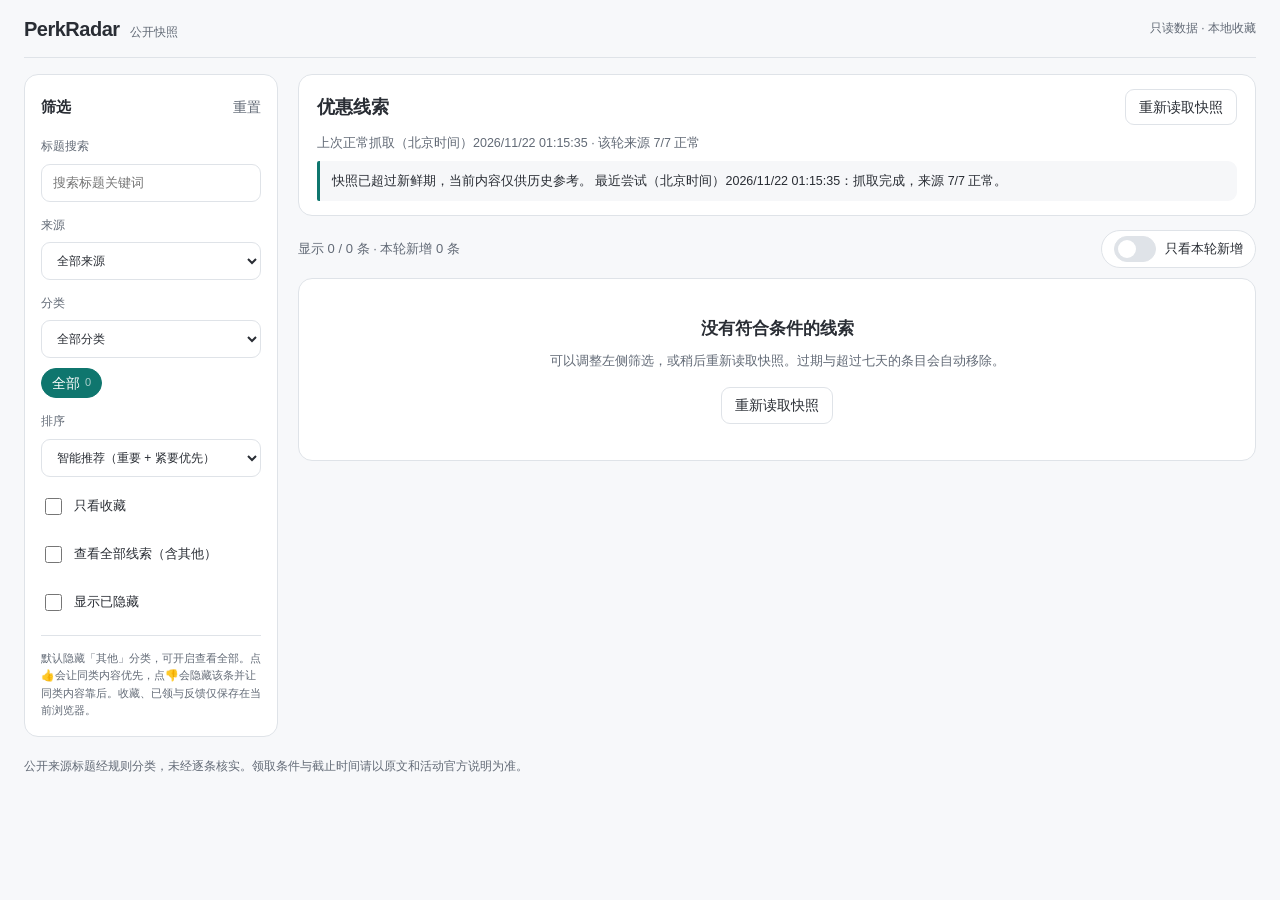
==== index.html @ bf343bc3 "deploy: 423ccaadc2661fcd18a9af005978cac2e292fb2c" ====
<!doctype html>
<html lang="zh-CN">
<head>
  <meta charset="utf-8">
  <meta name="viewport" content="width=device-width, initial-scale=1">
  <meta name="color-scheme" content="light">
  <title>PerkRadar · 公开快照</title>
  <link rel="stylesheet" href="./deal-board.css">
  <link rel="stylesheet" href="./snapshot-viewer/styles.css">
  <script type="module" src="./snapshot-viewer/viewer.js"></script>
</head>
<body class="perk-board">
  <div id="snapshot-app" class="snapshot-shell">
    <header class="snapshot-header">
      <a class="snapshot-brand" href="./">PerkRadar<span>公开快照</span></a>
      <span class="snapshot-edition">只读数据 · 本地收藏</span>
    </header>
    <div class="snapshot-layout">
      <aside class="snapshot-sidebar" aria-label="筛选线索">
        <div class="snapshot-sidebar-heading"><h2>筛选</h2><button id="reset" class="snapshot-text-button" type="button">重置</button></div>
        <label class="snapshot-field" for="q">标题搜索<input id="q" type="search" placeholder="搜索标题关键词" autocomplete="off" maxlength="300"></label>
        <label class="snapshot-field" for="source">来源<select id="source"><option value="all">全部来源</option></select></label>
        <label class="snapshot-field" for="cat">分类<select id="cat"><option value="all">全部分类</option></select></label>
        <div id="catchips" class="snapshot-chips" aria-label="按分类快捷筛选"></div>
        <label class="snapshot-field" for="sort">排序<select id="sort"><option value="smart">智能推荐（重要 + 紧要优先）</option><option value="newest">最新发布</option><option value="expiring">即将截止</option></select></label>
        <label class="snapshot-check"><input id="onlyFav" type="checkbox">只看收藏</label>
        <label class="snapshot-check"><input id="showAll" type="checkbox">查看全部线索（含其他）</label>
        <label class="snapshot-check"><input id="showHidden" type="checkbox"><span id="hidden-label">显示已隐藏</span></label>
        <p class="snapshot-sidebar-note">默认隐藏「其他」分类，可开启查看全部。点👍会让同类内容优先，点👎会隐藏该条并让同类内容靠后。收藏、已领与反馈仅保存在当前浏览器。</p>
      </aside>
      <main class="snapshot-main">
        <section class="snapshot-status" aria-label="抓取状态">
          <div class="snapshot-status-heading"><h1>优惠线索</h1><button id="retry" class="snapshot-button" type="button">重新读取快照</button></div>
          <p id="meta" role="status" aria-live="polite">正在读取公开快照…</p>
          <p id="warning" class="snapshot-warning" role="status" hidden></p>
          <p id="storage-warning" class="snapshot-warning" role="status" hidden></p>
          <details id="failure-details" hidden><summary id="failure-summary">来源失败详情</summary><ul id="failures"></ul></details>
        </section>
        <div id="hotwords" class="snapshot-hotwords" hidden></div>
        <div class="snapshot-results-heading">
          <span id="count" aria-live="polite">正在加载…</span>
          <label class="snapshot-new-toggle"><input id="onlyNew" type="checkbox"><span class="snapshot-switch" aria-hidden="true"></span>只看本轮新增</label>
        </div>
        <div id="list" class="snapshot-list" aria-busy="true"><div class="snapshot-empty">正在加载线索…</div></div>
      </main>
    </div>
    <footer class="snapshot-footer">公开来源标题经规则分类，未经逐条核实。领取条件与截止时间请以原文和活动官方说明为准。</footer>
    <noscript><p class="snapshot-empty">请启用 JavaScript 后查看快照。</p></noscript>
  </div>
</body>
</html>
---- deal-board.css ----
.perk-board {
  /* 版式概念：顶部只保留品牌和入口，筛选收进左侧，右侧专注展示信息卡片。 */
  --background: #f7f8fa;
  --foreground: #292d34;
  --card: #ffffff;
  --primary: #0f766e;
  --primary-foreground: #ffffff;
  --secondary: #f1f3f5;
  --secondary-foreground: #484e58;
  --muted: #f6f7f9;
  --muted-foreground: #626a76;
  --border: #dfe3e8;
  --input: #dfe3e8;
  --ring: #149482;
  --accent: #149482;
  --accent-strong: #0f766e;
  --accent-soft: #e8f6f3;
  --accent-foreground: #ffffff;
  --overlay: #292d3466;
  --radius: 20px;
  --motion-fast: 160ms;
  --motion-ease: ease-out;
  min-height: 100dvh;
  background: var(--background);
  color: var(--foreground);
  font: 14px/1.6 -apple-system, BlinkMacSystemFont, "Segoe UI", "PingFang SC", "Microsoft YaHei", sans-serif;
}
.demo-loading, .board-loading { display: grid; place-items: center; min-height: 100dvh; color: var(--muted-foreground); font-size: 14px; }
.perk-board *, .perk-board *::before, .perk-board *::after { box-sizing: border-box; }
.perk-board button, .perk-board input { font: inherit; }
.perk-board button, .perk-board summary { cursor: pointer; }
.perk-board button:disabled { cursor: not-allowed; }
.perk-board :is(button, a, input, summary):focus-visible { outline: 2px solid var(--ring); outline-offset: 3px; }
.perk-board [data-slot="button"] { min-height: 44px; padding-inline: 18px; border-radius: 12px; transition: background-color var(--motion-fast) var(--motion-ease), border-color var(--motion-fast) var(--motion-ease), color var(--motion-fast) var(--motion-ease); }
.perk-board [data-size="icon"] { width: 44px; padding: 0; }
.perk-board [data-slot="badge"] { border-radius: 999px; padding: 4px 10px; font-weight: 400; }

.demo-shell { max-width: 1360px; margin: 0 auto; padding: 0 32px 40px; }
.demo-header { display: flex; align-items: center; justify-content: space-between; gap: 16px; min-height: 72px; margin-bottom: 24px; border-bottom: 1px solid var(--border); }
.demo-brand { display: inline-flex; align-items: center; gap: 10px; color: var(--foreground); font-size: 22px; font-weight: 700; letter-spacing: -.6px; text-decoration: none; }
.demo-brand svg { width: 25px; height: 25px; color: var(--accent-strong); }
.demo-header-actions { display: flex; align-items: center; gap: 8px; }
.demo-header-actions > [data-slot="badge"] { color: var(--muted-foreground); }
.perk-board .demo-header-actions > a { color: var(--muted-foreground); }

.demo-layout { display: grid; grid-template-columns: 272px minmax(0, 1fr); gap: 28px; align-items: start; }
.demo-sidebar { position: sticky; top: 20px; max-height: calc(100dvh - 40px); overflow-y: auto; padding: 20px; background: var(--card); border: 1px solid var(--border); border-radius: var(--radius); }
.demo-filter-toggle { display: none; }
.demo-filter-body { display: block; }
.demo-sidebar-head { display: flex; align-items: center; justify-content: space-between; gap: 10px; margin-bottom: 16px; }
.demo-sidebar-head h2 { margin: 0; font-size: 15px; font-weight: 600; }
.perk-board .demo-reset { min-height: 32px; padding-inline: 10px; color: var(--muted-foreground); font-size: 12px; }
.demo-search { display: grid; grid-template-columns: minmax(0, 1fr) 44px; gap: 8px; }
.demo-search input { min-width: 0; height: 44px; border-radius: 12px; padding-inline: 12px; background: var(--card); }
.demo-search > button { width: 44px; }
.demo-filter-group { margin-top: 20px; padding-top: 18px; border-top: 1px solid var(--border); }
.demo-filter-group h3 { margin: 0 0 12px; color: var(--muted-foreground); font-size: 12px; font-weight: 500; }
.demo-filter-row { display: flex; flex-wrap: wrap; gap: 7px; }
.perk-board .demo-pill { min-height: 36px; padding-inline: 12px; border-radius: 999px; font-size: 12px; }
.demo-pill > span { font-variant-numeric: tabular-nums; opacity: .72; }
.perk-board .demo-pill[aria-pressed="true"] { background: var(--primary); border-color: var(--primary); color: var(--primary-foreground); }
.demo-new-toggle { position: relative; display: inline-flex; align-items: center; gap: 10px; min-height: 44px; cursor: pointer; font-size: 13px; }
.demo-new-toggle input { position: absolute; width: 42px; height: 26px; opacity: 0; margin: 0; cursor: pointer; }
.demo-switch { display: block; width: 42px; height: 26px; padding: 3px; border: 1px solid var(--input); border-radius: 999px; background: var(--border); pointer-events: none; transition: background-color var(--motion-fast) var(--motion-ease), border-color var(--motion-fast) var(--motion-ease); }
.demo-switch::before { content: ""; display: block; width: 18px; height: 18px; border-radius: 50%; background: var(--card); transition: margin-left var(--motion-fast) var(--motion-ease); }
.demo-new-toggle input:checked + .demo-switch { background: var(--accent); border-color: var(--accent); }
.demo-new-toggle input:checked + .demo-switch::before { margin-left: 16px; }
.demo-new-toggle input:focus-visible + .demo-switch { outline: 2px solid var(--ring); outline-offset: 3px; }
.demo-results-actions { display: flex; flex-wrap: wrap; align-items: center; gap: 8px; margin-left: auto; }
.demo-results-toggle { flex-shrink: 0; padding-inline: 10px; border: 1px solid var(--border); border-radius: 999px; background: var(--card); }
.demo-results-toggle input { left: 10px; top: 9px; }
.board-hidden-note { font-size: 12px; color: var(--muted-foreground); }
.demo-sidebar-note { margin: 16px 0 0; color: var(--muted-foreground); font-size: 11px; }

.demo-content { min-width: 0; }
.demo-results-heading { display: flex; flex-wrap: wrap; align-items: center; gap: 12px; row-gap: 8px; margin: 0 0 16px; }
.demo-results-heading h1 { margin: 0; font-size: 20px; font-weight: 600; }
.demo-results-heading > span { color: var(--muted-foreground); font-size: 13px; }
.demo-cards { display: grid; grid-template-columns: repeat(2, minmax(0, 1fr)); gap: 20px; align-items: start; }
.demo-deal { display: flex; flex-direction: column; min-width: 0; padding: 26px; border: 1px solid var(--border); border-radius: var(--radius); background: var(--card); }
.deal-heading { display: flex; align-items: flex-start; gap: 12px; min-height: 62px; margin-bottom: 18px; }
.deal-heading h2 { flex: 1; min-width: 0; margin: 4px 0 0; font-size: 20px; line-height: 1.55; font-weight: 650; overflow-wrap: anywhere; }
.perk-board .demo-favorite { display: flex; flex-shrink: 0; flex-direction: column; gap: 2px; width: 58px; height: 58px; padding: 6px; border: 1px solid var(--border); border-radius: 12px; color: var(--muted-foreground); background: var(--card); font-size: 11px; line-height: 1.3; }
.perk-board .demo-favorite svg { width: 18px; height: 18px; }
.perk-board .demo-favorite span { white-space: nowrap; }
.perk-board .demo-favorite[aria-pressed="true"] { color: var(--accent-strong); border-color: var(--accent); background: var(--accent-soft); }
.demo-favorite[aria-pressed="true"] svg { fill: currentColor; }
.deal-summary { padding: 16px 18px; border: 1px solid var(--border); border-radius: 14px; background: var(--muted); }
.deal-summary > span { color: var(--muted-foreground); font-size: 12px; }
.deal-summary p { display: -webkit-box; -webkit-line-clamp: 2; -webkit-box-orient: vertical; overflow: hidden; min-height: 48px; margin: 8px 0 0; line-height: 24px; color: var(--secondary-foreground); }
.deal-original { margin-top: 14px; color: var(--muted-foreground); font-size: 13px; }
.deal-original summary { width: fit-content; padding-block: 5px; }
.deal-original summary:hover { color: var(--foreground); }
.deal-original:not([open]) > :not(summary) { display: none; }
.deal-original p { margin: 10px 0; line-height: 1.8; }
.deal-tags { display: flex; flex-wrap: wrap; align-items: center; gap: 8px; margin: 18px 0; }
.deal-fresh { display: inline-flex; align-items: center; gap: 6px; padding: 4px 10px; border: 2px solid var(--accent); border-radius: 999px; background: var(--primary); color: var(--primary-foreground); font-size: 11px; font-weight: 600; line-height: 1.4; letter-spacing: .02em; }
.deal-fresh::before { content: ""; width: 6px; height: 6px; border-radius: 50%; background: var(--primary-foreground); }
.deal-claimed-state { display: inline-flex; align-items: center; gap: 6px; padding: 4px 10px; border: 1px solid var(--border); border-radius: 999px; color: var(--muted-foreground); font-size: 12px; }
.deal-actions { display: grid; grid-template-columns: minmax(0, 1fr) auto; gap: 12px; margin-top: auto; }
.perk-board .deal-actions > button { min-height: 46px; }
.demo-deal[data-claimed="true"] { background: var(--muted); }
.demo-deal[data-claimed="true"] .deal-heading h2 { color: var(--muted-foreground); }
.demo-deal[data-claimed="true"] .deal-summary { background: var(--secondary); }

.demo-empty { padding: 56px 24px; text-align: center; border: 1px solid var(--border); border-radius: var(--radius); background: var(--card); }
.demo-empty > svg { margin: 0 auto 12px; color: var(--muted-foreground); }
.demo-empty h2 { margin: 0; font-size: 18px; }
.demo-empty p { margin: 8px 0 20px; color: var(--muted-foreground); }
.demo-footer { padding: 26px 0 36px; color: var(--muted-foreground); font-size: 12px; }

.demo-dialog { position: fixed; inset: 0; width: min(540px, calc(100vw - 32px)); max-height: calc(100dvh - 48px); margin: auto; padding: 28px; overflow-y: auto; border: 1px solid var(--border); border-radius: var(--radius); background: var(--card); color: var(--foreground); }
.demo-dialog::backdrop { background: var(--overlay); }
.dialog-top { display: flex; align-items: center; justify-content: space-between; gap: 12px; }
.demo-dialog h2 { margin: 18px 0; font-size: 23px; line-height: 1.55; overflow-wrap: anywhere; }
.demo-dialog p { margin: 18px 0; line-height: 1.8; }
.demo-dialog .dialog-note { padding: 14px 16px; border-radius: 12px; background: var(--muted); color: var(--muted-foreground); font-size: 13px; }
.dialog-actions { display: flex; justify-content: flex-end; flex-wrap: wrap; gap: 10px; margin-top: 24px; }

@media (max-width: 1100px) {
  .demo-layout { grid-template-columns: 244px minmax(0, 1fr); gap: 20px; }
  .demo-cards { grid-template-columns: minmax(0, 1fr); }
}
@media (max-width: 760px) {
  .demo-shell { padding: 0 16px 32px; }
  .demo-header { min-height: 64px; gap: 8px; margin-bottom: 16px; }
  .demo-brand { font-size: 20px; }
  .demo-header-actions { gap: 4px; }
  .demo-header-actions > [data-slot="badge"] { display: none; }
  .perk-board .demo-header-actions > a { padding-inline: 8px; font-size: 12px; }
  .demo-layout { display: block; }
  .demo-sidebar { position: static; max-height: none; overflow: visible; padding: 0; border: 0; border-radius: 0; background: transparent; margin-bottom: 20px; }
  .demo-filter-toggle { display: flex; width: 100%; min-height: 44px; align-items: center; gap: 8px; padding: 0 14px; border: 1px solid var(--border); border-radius: 12px; background: var(--card); color: var(--foreground); font-size: 13px; }
  .demo-filter-toggle > svg:first-child { color: var(--accent-strong); }
  .demo-filter-toggle > svg:last-child { margin-left: auto; transition: transform var(--motion-fast) var(--motion-ease); }
  .demo-filter-toggle[aria-expanded="true"] > svg:last-child { transform: rotate(180deg); }
  .demo-filter-count { display: grid; place-items: center; min-width: 20px; height: 20px; padding-inline: 5px; border-radius: 999px; background: var(--accent-soft); color: var(--accent-strong); font-size: 11px; }
  .demo-filter-body { display: none; margin-top: 8px; padding: 16px; border: 1px solid var(--border); border-radius: 16px; background: var(--card); }
  .demo-filter-body[data-open="true"] { display: block; }
  .perk-board .demo-pill { min-height: 44px; padding-inline: 12px; font-size: 12px; }
  .demo-results-heading { margin-top: 4px; }
  .demo-results-actions { width: 100%; margin-left: 0; }
  .board-hidden-note { flex-basis: 100%; }
  .demo-cards { grid-template-columns: minmax(0, 1fr); gap: 16px; }
  .demo-deal { padding: 20px; }
  .deal-heading { min-height: 0; gap: 6px; margin-bottom: 16px; }
  .deal-heading h2 { font-size: 18px; }
  .deal-summary { padding: 14px; }
  .deal-actions { grid-template-columns: minmax(0, 1fr) minmax(0, 1fr); gap: 8px; }
  .perk-board .deal-actions > button { padding-inline: 10px; font-size: 12px; }
  .demo-dialog { padding: 20px; }
}
@media (prefers-reduced-motion: reduce) {
  .perk-board *, .perk-board *::before, .perk-board *::after { transition: none !important; animation: none !important; }
}

/* 正式页面共用扩展：根容器仍是 .perk-board，以下颜色只取语义 token。 */
.board-alert-strip {
  display: flex;
  flex-wrap: wrap;
  align-items: center;
  gap: 8px;
  min-width: 0;
  margin: 0 0 16px;
  padding: 10px 14px;
  border: 1px solid var(--border);
  border-radius: 12px;
  background: var(--card);
  color: var(--muted-foreground);
  font-size: 12px;
  line-height: 1.6;
}
.board-lead-note { flex: 1 1 320px; min-width: 0; margin: 0; color: var(--muted-foreground); font-size: 12px; line-height: 1.6; overflow-wrap: anywhere; }
.board-alert {
  padding: 6px 10px;
  border: 1px solid color-mix(in srgb, var(--destructive) 35%, var(--border));
  border-radius: 10px;
  background: color-mix(in srgb, var(--destructive) 7%, var(--card));
  color: var(--destructive);
  font-size: 12px;
  line-height: 1.6;
  overflow-wrap: anywhere;
}
.board-alert[role="alert"] { border-color: var(--destructive); background: color-mix(in srgb, var(--destructive) 12%, var(--card)); font-weight: 600; }

.board-status { margin-top: 20px; padding-top: 18px; border-top: 1px solid var(--border); }
.board-status-list { display: grid; gap: 8px; margin: 0; }
.board-status-item { display: grid; grid-template-columns: minmax(0, 1fr) auto; align-items: baseline; gap: 10px; }
.board-status-item dt { min-width: 0; color: var(--muted-foreground); font-size: 12px; }
.board-status-item dd { margin: 0; color: var(--foreground); font-size: 12px; text-align: right; font-variant-numeric: tabular-nums; overflow-wrap: anywhere; }

.board-sort {
  width: 100%;
  height: 44px;
  padding: 0 12px;
  border: 1px solid var(--input);
  border-radius: 12px;
  background: var(--card);
  color: var(--foreground);
  font: inherit;
  font-size: 13px;
  cursor: pointer;
}
.board-sort:focus-visible { outline: 2px solid var(--ring); outline-offset: 3px; }
.board-sort:disabled { cursor: not-allowed; opacity: .6; }

.board-source-results { margin-top: 14px; color: var(--muted-foreground); font-size: 12px; line-height: 1.7; }
.board-source-results > summary { cursor: pointer; }
.board-source-results > summary:hover { color: var(--foreground); }
.board-source-results:not([open]) > :not(summary) { display: none; }
.board-source-results ul { margin: 8px 0 0; padding-left: 18px; }
.board-source-results li { margin: 4px 0; overflow-wrap: anywhere; }
.demo-sidebar .board-footer-note { margin-top: 12px; }

.board-refresh {
  display: inline-flex;
  align-items: center;
  justify-content: center;
  gap: 8px;
  min-height: 44px;
  height: 44px;
  padding-inline: 16px;
  border: 1px solid var(--primary);
  border-radius: 12px;
  background: var(--primary);
  color: var(--primary-foreground);
  font: inherit;
  font-size: 13px;
  font-weight: 600;
  white-space: nowrap;
  transition: background-color var(--motion-fast, 160ms) var(--motion-ease, ease-out);
}
.board-refresh:hover:not(:disabled) { background: color-mix(in srgb, var(--primary) 86%, var(--foreground)); }
.board-refresh:focus-visible { outline: 2px solid var(--ring); outline-offset: 3px; }
.board-refresh:disabled { cursor: not-allowed; opacity: .55; }

.board-results-count { color: var(--muted-foreground); font-size: 12px; font-variant-numeric: tabular-nums; }
.board-empty-note { margin: 8px 0 0; color: var(--muted-foreground); font-size: 13px; line-height: 1.7; }
.board-original-meta { display: flex; flex-wrap: wrap; gap: 4px 14px; margin: 10px 0 0; color: var(--muted-foreground); font-size: 12px; line-height: 1.7; }
.board-original-meta > * { min-width: 0; overflow-wrap: anywhere; }
.board-footer-note { color: var(--muted-foreground); font-size: 12px; line-height: 1.7; }

.board-error { display: grid; place-items: center; min-height: 100dvh; padding: 24px; background: var(--background); color: var(--foreground); font: 14px/1.6 -apple-system, BlinkMacSystemFont, "Segoe UI", "PingFang SC", "Microsoft YaHei", sans-serif; }
.board-error-card { width: min(100%, 460px); padding: 32px; border: 1px solid var(--border); border-radius: var(--radius); background: var(--card); text-align: center; }
.board-error-card h1 { margin: 0 0 10px; font-size: 20px; line-height: 1.5; font-weight: 600; overflow-wrap: anywhere; }
.board-error-card p { margin: 0; color: var(--muted-foreground); font-size: 13px; line-height: 1.7; }

@media (max-width: 760px) {
  .board-alert-strip { max-width: 100%; padding: 8px 10px; gap: 6px; }
  .board-lead-note, .board-alert { flex-basis: 100%; min-width: 0; }
  .board-status-list { gap: 6px; }
  .board-status-item { grid-template-columns: minmax(0, 1fr) auto; gap: 8px; }
  .board-sort { width: 100%; }
  .board-error-card { padding: 20px; }
  .board-refresh { flex-shrink: 0; padding-inline: 12px; }
}
.board-status h3 { margin: 0 0 12px; color: var(--muted-foreground); font-size: 12px; font-weight: 500; }
.board-lead-note svg,
.board-source-results > summary svg,
.board-original-meta svg { width: 14px; height: 14px; vertical-align: -2px; flex-shrink: 0; }
.board-original-meta > span { display: inline-flex; align-items: center; gap: 4px; }
.board-alert { flex: 1 1 280px; min-width: 0; margin: 0; }
.board-footer-note { margin: 0; }
.demo-footer .board-footer-note { margin: 0 0 4px; }
.demo-footer [data-slot="button"] { min-height: 0; height: auto; padding: 0; border-radius: 0; background: transparent; color: var(--primary); }
.board-error-card .board-refresh { margin-top: 20px; }
/* 登录页：单张居中卡片，和看板共用同一套浅色变量。 */
.board-login { display: flex; flex-direction: column; gap: 12px; width: min(420px, calc(100% - 32px)); margin: 0 auto; padding: 32px 28px; position: relative; top: 12dvh; border: 1px solid var(--border); border-radius: var(--radius); background: var(--card); }
.board-login h1 { margin: 8px 0 0; font-size: 20px; font-weight: 600; }
.board-login-hint { margin: 0; color: var(--muted-foreground); }
.board-login .board-alert { flex: none; }
.board-login-form { display: flex; flex-direction: column; gap: 8px; margin-top: 4px; }
.board-login-form label { font-size: 13px; font-weight: 500; }
.board-login-form [data-slot="input"] { height: 44px; border-radius: 12px; background: var(--card); }
.board-login-form [data-slot="button"] { margin-top: 8px; background: var(--primary); color: var(--primary-foreground); }
@media (max-width: 760px) {
  .board-login { top: 6dvh; padding: 24px 20px; }
}
@media (max-width: 760px) {
  .board-alert-strip > .board-alert { flex-basis: 100%; }
}
@media (prefers-reduced-motion: reduce) {
  .board-refresh { transition: none !important; }
}
---- snapshot-viewer/styles.css ----
body.perk-board { margin: 0; }
#snapshot-app [hidden] { display: none !important; }
#snapshot-app select { font: inherit; }
#snapshot-app button, #snapshot-app a, #snapshot-app input, #snapshot-app select { -webkit-tap-highlight-color: transparent; }
.snapshot-shell { max-width: 1400px; margin: 0 auto; padding: 0 24px; }
.snapshot-header { display: flex; align-items: center; justify-content: space-between; gap: 16px; min-height: 58px; margin-bottom: 16px; border-bottom: 1px solid var(--border); }
.snapshot-brand { display: inline-flex; align-items: baseline; flex-wrap: wrap; gap: 10px; color: var(--foreground); font-size: 20px; font-weight: 700; letter-spacing: -.5px; text-decoration: none; }
.snapshot-brand span { font-size: 12px; font-weight: 400; letter-spacing: 0; color: var(--muted-foreground); }
.snapshot-edition { font-size: 12px; color: var(--muted-foreground); }
.snapshot-layout { display: grid; grid-template-columns: 254px minmax(0, 1fr); gap: 20px; align-items: start; }
.snapshot-sidebar { position: sticky; top: 16px; padding: 16px; border: 1px solid var(--border); border-radius: 14px; background: var(--card); }
.snapshot-sidebar-heading, .snapshot-status-heading { display: flex; align-items: center; justify-content: space-between; gap: 12px; }
.snapshot-sidebar-heading h2 { margin: 0; font-size: 15px; }
.snapshot-text-button { padding: 5px 0 5px 8px; border: 0; background: transparent; color: var(--muted-foreground); font-size: 12px; }
.snapshot-text-button:hover { color: var(--primary); }
.snapshot-field { display: flex; flex-direction: column; gap: 7px; margin-top: 14px; color: var(--muted-foreground); font-size: 12px; }
.snapshot-field input, .snapshot-field select { width: 100%; min-width: 0; height: 38px; padding: 0 11px; border: 1px solid var(--input); border-radius: 9px; color: var(--foreground); background: var(--card); font-size: 13px; }
.snapshot-chips { display: flex; flex-wrap: wrap; gap: 6px; margin-top: 10px; }
.snapshot-chip { display: inline-flex; align-items: center; gap: 5px; min-height: 28px; padding: 3px 10px; border: 1px solid var(--border); border-radius: 999px; background: var(--card); color: var(--foreground); font-size: 12px; cursor: pointer; }
.snapshot-chip:hover { border-color: var(--ring); }
.snapshot-chip[data-active="true"] { background: var(--primary); border-color: var(--primary); color: var(--primary-foreground); }
.snapshot-chip-count { font-size: 11px; opacity: .65; font-variant-numeric: tabular-nums; }
.snapshot-check { display: flex; align-items: center; gap: 9px; min-height: 36px; margin-top: 12px; cursor: pointer; font-size: 13px; }
.snapshot-check input { width: 17px; height: 17px; accent-color: var(--primary); }
.snapshot-sidebar-note { margin: 14px 0 0; padding-top: 14px; border-top: 1px solid var(--border); color: var(--muted-foreground); font-size: 11px; }
.snapshot-main { min-width: 0; }
.snapshot-status { padding: 14px 18px; border: 1px solid var(--border); border-radius: 14px; background: var(--card); }
.snapshot-status h1 { margin: 0; font-size: 18px; font-weight: 600; }
.snapshot-status p { margin: 8px 0 0; color: var(--muted-foreground); font-size: 12.5px; overflow-wrap: anywhere; }
.snapshot-button { min-height: 34px; padding: 6px 13px; border: 1px solid var(--border); border-radius: 9px; background: var(--card); color: var(--foreground); font-size: 12px; }
.snapshot-button:hover { background: var(--secondary); border-color: var(--ring); }
.snapshot-button:active { background: var(--accent-soft); }
.snapshot-status .snapshot-warning { padding: 10px 12px; border-left: 3px solid var(--primary); border-radius: 2px 9px 9px 2px; background: var(--muted); color: var(--foreground); }
.snapshot-status details { margin-top: 10px; font-size: 12px; color: var(--muted-foreground); }
.snapshot-status summary { width: fit-content; padding-block: 5px; cursor: pointer; }
.snapshot-status ul { padding-left: 20px; overflow-wrap: anywhere; }
.snapshot-hotwords { display: flex; flex-wrap: wrap; align-items: center; gap: 6px; margin-top: 14px; }
.snapshot-hotwords-label { margin-right: 2px; color: var(--muted-foreground); font-size: 12px; }
.snapshot-results-heading { display: flex; flex-wrap: wrap; align-items: center; justify-content: space-between; gap: 12px; margin: 14px 0 10px; color: var(--muted-foreground); font-size: 13px; }
.snapshot-new-toggle { position: relative; display: inline-flex; align-items: center; gap: 9px; min-height: 38px; padding: 0 12px; border: 1px solid var(--border); border-radius: 999px; background: var(--card); color: var(--foreground); cursor: pointer; }
.snapshot-new-toggle input { position: absolute; top: 6px; left: 12px; width: 42px; height: 26px; margin: 0; opacity: 0; cursor: pointer; }
.snapshot-switch { display: block; width: 42px; height: 26px; padding: 3px; border: 1px solid var(--border); border-radius: 99px; background: var(--border); pointer-events: none; }
.snapshot-switch::before { display: block; width: 18px; height: 18px; border-radius: 50%; background: var(--card); content: ""; }
.snapshot-new-toggle input:checked + .snapshot-switch { background: var(--accent); border-color: var(--accent); }
.snapshot-new-toggle input:checked + .snapshot-switch::before { margin-left: 16px; }
.snapshot-new-toggle input:focus-visible + .snapshot-switch { outline: 2px solid var(--ring); outline-offset: 3px; }

.snapshot-list { display: grid; grid-template-columns: repeat(auto-fill, minmax(300px, 1fr)); gap: 10px; align-items: start; }
.snapshot-item { --cat: var(--border); display: flex; flex-direction: column; min-width: 0; padding: 11px 13px 9px; border: 1px solid var(--border); border-left: 3px solid var(--cat); border-radius: 14px; background: var(--card); }
.snapshot-item:hover { border-color: var(--ring); border-left-color: var(--cat); box-shadow: 0 1px 5px rgb(41 45 52 / .06); }
.snapshot-item[data-category="免费白嫖"] { --cat: #16a34a; }
.snapshot-item[data-category="限免"] { --cat: #d97706; }
.snapshot-item[data-category="低价优惠"] { --cat: #2563eb; }
.snapshot-item[data-category="会员订阅"] { --cat: #7c3aed; }
.snapshot-item[data-category="游戏"] { --cat: #db2777; }
.snapshot-item[data-category="软件工具"] { --cat: #0d9488; }
.snapshot-item[data-claimed="true"] { background: var(--muted); }
.snapshot-item[data-claimed="true"] h2 a { color: var(--muted-foreground); }
.snapshot-item h2 { display: -webkit-box; margin: 0; overflow: hidden; font-size: 14.5px; font-weight: 600; line-height: 1.5; overflow-wrap: anywhere; -webkit-box-orient: vertical; -webkit-line-clamp: 2; }
.snapshot-item h2 a { color: var(--foreground); text-decoration: none; text-underline-offset: 4px; }
.snapshot-item h2 a:hover { color: var(--primary); text-decoration: underline; }
.snapshot-mark { padding: 0 1px; border-radius: 2px; background: #fde68a; color: inherit; }
.snapshot-item-meta { margin: 6px 0 0; color: var(--muted-foreground); font-size: 11.5px; }
.snapshot-item-cat { padding: 0 6px; border-radius: 999px; background: color-mix(in srgb, var(--cat) 13%, transparent); color: var(--cat); font-weight: 600; }
.snapshot-item[data-category="其他"] .snapshot-item-cat { background: var(--muted); color: var(--muted-foreground); }
.snapshot-summary { display: -webkit-box; margin: 7px 0 0; overflow: hidden; color: var(--secondary-foreground); font-size: 12.5px; line-height: 1.55; overflow-wrap: anywhere; -webkit-box-orient: vertical; -webkit-line-clamp: 2; }
.snapshot-tags { display: flex; flex-wrap: wrap; gap: 5px; margin-top: 7px; }
.snapshot-tag { padding: 1px 7px; border: 1px solid var(--border); border-radius: 999px; color: var(--muted-foreground); background: var(--muted); font-size: 10.5px; line-height: 1.7; }
.snapshot-tag[data-kind="new"] { color: var(--primary-foreground); background: var(--primary); border-color: var(--primary); }
.snapshot-tag[data-kind="expiry"] { color: var(--primary); border-color: var(--accent); background: var(--accent-soft); }
.snapshot-tag[data-kind="kw"] { cursor: pointer; }
.snapshot-tag[data-kind="kw"]:hover { border-color: var(--accent); color: var(--primary); background: var(--accent-soft); }
.snapshot-item-actions { display: flex; flex-wrap: wrap; justify-content: flex-end; gap: 6px; margin-top: 8px; padding-top: 8px; border-top: 1px solid var(--border); }
.snapshot-item-actions button { min-height: 28px; padding: 2px 11px; font-size: 12px; }
.snapshot-item-actions .snapshot-vote { min-width: 36px; padding: 2px 7px; }
.snapshot-item-actions button[aria-pressed="true"] { color: var(--primary); border-color: var(--accent); background: var(--accent-soft); }
.snapshot-item-actions button[data-action="dislike"][aria-pressed="true"] { color: #b91c1c; border-color: #fca5a5; background: #fef2f2; }
.snapshot-empty { grid-column: 1 / -1; padding: 36px 24px; border: 1px solid var(--border); border-radius: 14px; background: var(--card); text-align: center; }
.snapshot-empty h2 { margin: 0 0 8px; font-size: 17px; }
.snapshot-empty p { margin: 0 0 16px; color: var(--muted-foreground); font-size: 13px; }
.snapshot-footer { padding: 20px 0 28px; color: var(--muted-foreground); font-size: 12px; }

@media (max-width: 1050px) {
  .snapshot-layout { grid-template-columns: 232px minmax(0, 1fr); gap: 16px; }
}
@media (max-width: 700px) {
  .snapshot-shell { padding: 0 16px; }
  .snapshot-header { min-height: 52px; margin-bottom: 14px; }
  .snapshot-edition { display: none; }
  .snapshot-layout { grid-template-columns: minmax(0, 1fr); gap: 14px; }
  .snapshot-sidebar { position: static; display: grid; grid-template-columns: repeat(2, minmax(0, 1fr)); gap: 0 12px; padding: 14px; }
  .snapshot-sidebar-heading, .snapshot-field:has(input), .snapshot-chips, .snapshot-sidebar-note { grid-column: 1 / -1; }
  .snapshot-field { margin-top: 12px; }
  .snapshot-sidebar-note { margin-top: 10px; padding-top: 12px; }
  .snapshot-status { padding: 14px; }
  .snapshot-status-heading { align-items: flex-start; }
  .snapshot-status-heading h1 { font-size: 17px; }
  .snapshot-status-heading button { max-width: 150px; }
  .snapshot-item { padding: 12px 13px 10px; }
  .snapshot-results-heading { align-items: flex-start; margin-top: 12px; }
  .snapshot-new-toggle { margin-left: auto; }
}
@media (max-width: 360px) {
  .snapshot-sidebar { grid-template-columns: minmax(0, 1fr); }
  .snapshot-status-heading { flex-direction: column; }
}
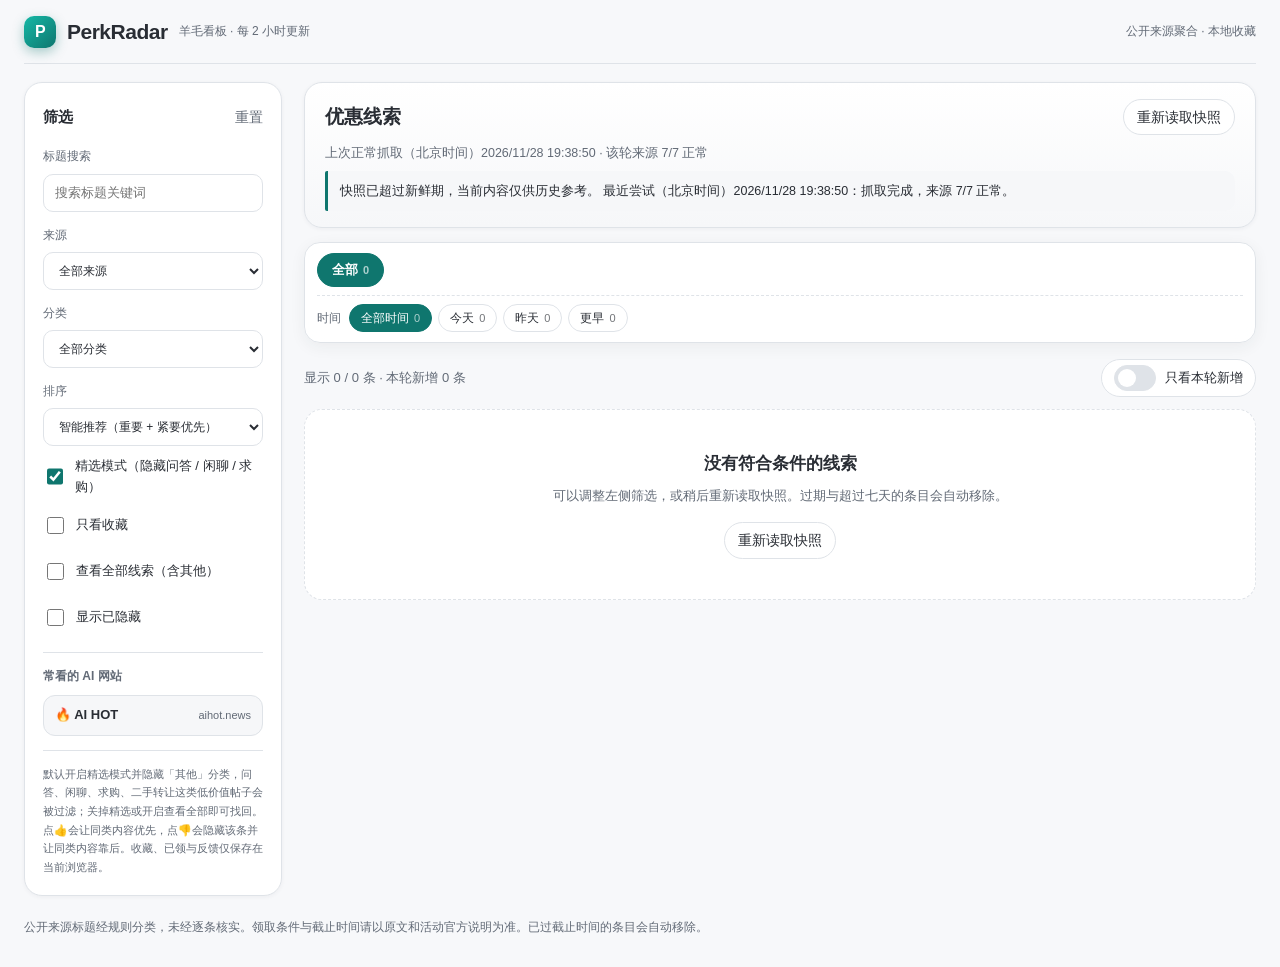
==== commit 98ce119d: "deploy: 94973d3045732894cc53e0d3b324f5759c9da692" ====
--- a/index.html
+++ b/index.html
@@ -4,7 +4,7 @@
   <meta charset="utf-8">
   <meta name="viewport" content="width=device-width, initial-scale=1">
   <meta name="color-scheme" content="light">
-  <title>PerkRadar · 公开快照</title>
+  <title>PerkRadar · 羊毛看板</title>
   <link rel="stylesheet" href="./deal-board.css">
   <link rel="stylesheet" href="./snapshot-viewer/styles.css">
   <script type="module" src="./snapshot-viewer/viewer.js"></script>
@@ -12,8 +12,8 @@
 <body class="perk-board">
   <div id="snapshot-app" class="snapshot-shell">
     <header class="snapshot-header">
-      <a class="snapshot-brand" href="./">PerkRadar<span>公开快照</span></a>
-      <span class="snapshot-edition">只读数据 · 本地收藏</span>
+      <a class="snapshot-brand" href="./">PerkRadar<span>羊毛看板 · 每 2 小时更新</span></a>
+      <span class="snapshot-edition">公开来源聚合 · 本地收藏</span>
     </header>
     <div class="snapshot-layout">
       <aside class="snapshot-sidebar" aria-label="筛选线索">
@@ -21,12 +21,16 @@
         <label class="snapshot-field" for="q">标题搜索<input id="q" type="search" placeholder="搜索标题关键词" autocomplete="off" maxlength="300"></label>
         <label class="snapshot-field" for="source">来源<select id="source"><option value="all">全部来源</option></select></label>
         <label class="snapshot-field" for="cat">分类<select id="cat"><option value="all">全部分类</option></select></label>
-        <div id="catchips" class="snapshot-chips" aria-label="按分类快捷筛选"></div>
-        <label class="snapshot-field" for="sort">排序<select id="sort"><option value="smart">智能推荐（重要 + 紧要优先）</option><option value="newest">最新发布</option><option value="expiring">即将截止</option></select></label>
+        <label class="snapshot-field" for="sort">排序<select id="sort"><option value="smart">智能推荐（重要 + 紧要优先）</option><option value="newest">最新发布（按天分组）</option><option value="expiring">即将截止</option></select></label>
+        <label class="snapshot-check"><input id="onlyCurated" type="checkbox" checked>精选模式（隐藏问答 / 闲聊 / 求购）</label>
         <label class="snapshot-check"><input id="onlyFav" type="checkbox">只看收藏</label>
         <label class="snapshot-check"><input id="showAll" type="checkbox">查看全部线索（含其他）</label>
         <label class="snapshot-check"><input id="showHidden" type="checkbox"><span id="hidden-label">显示已隐藏</span></label>
-        <p class="snapshot-sidebar-note">默认隐藏「其他」分类，可开启查看全部。点👍会让同类内容优先，点👎会隐藏该条并让同类内容靠后。收藏、已领与反馈仅保存在当前浏览器。</p>
+        <nav class="snapshot-links" aria-label="常看的 AI 网站">
+          <h3>常看的 AI 网站</h3>
+          <a class="snapshot-link" href="https://aihot.news/" target="_blank" rel="noopener noreferrer"><span class="snapshot-link-name">🔥 AI HOT</span><span class="snapshot-link-host">aihot.news</span></a>
+        </nav>
+        <p class="snapshot-sidebar-note">默认开启精选模式并隐藏「其他」分类，问答、闲聊、求购、二手转让这类低价值帖子会被过滤；关掉精选或开启查看全部即可找回。点👍会让同类内容优先，点👎会隐藏该条并让同类内容靠后。收藏、已领与反馈仅保存在当前浏览器。</p>
       </aside>
       <main class="snapshot-main">
         <section class="snapshot-status" aria-label="抓取状态">
@@ -36,6 +40,10 @@
           <p id="storage-warning" class="snapshot-warning" role="status" hidden></p>
           <details id="failure-details" hidden><summary id="failure-summary">来源失败详情</summary><ul id="failures"></ul></details>
         </section>
+        <div class="snapshot-catnav">
+          <div id="catchips" class="snapshot-chips snapshot-chips-nav" aria-label="按分类快捷筛选"></div>
+          <div id="timechips" class="snapshot-chips snapshot-chips-time" aria-label="按时间快捷筛选"></div>
+        </div>
         <div id="hotwords" class="snapshot-hotwords" hidden></div>
         <div class="snapshot-results-heading">
           <span id="count" aria-live="polite">正在加载…</span>
@@ -44,7 +52,7 @@
         <div id="list" class="snapshot-list" aria-busy="true"><div class="snapshot-empty">正在加载线索…</div></div>
       </main>
     </div>
-    <footer class="snapshot-footer">公开来源标题经规则分类，未经逐条核实。领取条件与截止时间请以原文和活动官方说明为准。</footer>
+    <footer class="snapshot-footer">公开来源标题经规则分类，未经逐条核实。领取条件与截止时间请以原文和活动官方说明为准。已过截止时间的条目会自动移除。</footer>
     <noscript><p class="snapshot-empty">请启用 JavaScript 后查看快照。</p></noscript>
   </div>
 </body>
--- a/deal-board.css
+++ b/deal-board.css
@@ -78,6 +78,7 @@
 .demo-results-heading > span { color: var(--muted-foreground); font-size: 13px; }
 .demo-cards { display: grid; grid-template-columns: repeat(2, minmax(0, 1fr)); gap: 20px; align-items: start; }
 .demo-deal { display: flex; flex-direction: column; min-width: 0; padding: 26px; border: 1px solid var(--border); border-radius: var(--radius); background: var(--card); }
+.deal-cover { width: 100%; aspect-ratio: 16 / 9; object-fit: cover; border-radius: 12px; margin-bottom: 16px; background: var(--secondary); }
 .deal-heading { display: flex; align-items: flex-start; gap: 12px; min-height: 62px; margin-bottom: 18px; }
 .deal-heading h2 { flex: 1; min-width: 0; margin: 4px 0 0; font-size: 20px; line-height: 1.55; font-weight: 650; overflow-wrap: anywhere; }
 .perk-board .demo-favorite { display: flex; flex-shrink: 0; flex-direction: column; gap: 2px; width: 58px; height: 58px; padding: 6px; border: 1px solid var(--border); border-radius: 12px; color: var(--muted-foreground); background: var(--card); font-size: 11px; line-height: 1.3; }
--- a/snapshot-viewer/styles.css
+++ b/snapshot-viewer/styles.css
@@ -2,41 +2,63 @@
 #snapshot-app [hidden] { display: none !important; }
 #snapshot-app select { font: inherit; }
 #snapshot-app button, #snapshot-app a, #snapshot-app input, #snapshot-app select { -webkit-tap-highlight-color: transparent; }
-.snapshot-shell { max-width: 1400px; margin: 0 auto; padding: 0 24px; }
-.snapshot-header { display: flex; align-items: center; justify-content: space-between; gap: 16px; min-height: 58px; margin-bottom: 16px; border-bottom: 1px solid var(--border); }
-.snapshot-brand { display: inline-flex; align-items: baseline; flex-wrap: wrap; gap: 10px; color: var(--foreground); font-size: 20px; font-weight: 700; letter-spacing: -.5px; text-decoration: none; }
+.snapshot-shell { max-width: 1440px; margin: 0 auto; padding: 0 24px; }
+
+/* ---------- 顶栏 ---------- */
+.snapshot-header { display: flex; align-items: center; justify-content: space-between; gap: 16px; min-height: 64px; margin-bottom: 18px; border-bottom: 1px solid var(--border); }
+.snapshot-brand { display: inline-flex; align-items: center; gap: 11px; color: var(--foreground); font-size: 21px; font-weight: 800; letter-spacing: -.5px; text-decoration: none; }
+.snapshot-brand::before { display: grid; place-items: center; width: 32px; height: 32px; border-radius: 10px; background: linear-gradient(135deg, #14b8a6, #0f766e); color: #fff; font-size: 16px; font-weight: 800; content: "P"; box-shadow: 0 4px 12px rgb(15 118 110 / .35); }
 .snapshot-brand span { font-size: 12px; font-weight: 400; letter-spacing: 0; color: var(--muted-foreground); }
 .snapshot-edition { font-size: 12px; color: var(--muted-foreground); }
-.snapshot-layout { display: grid; grid-template-columns: 254px minmax(0, 1fr); gap: 20px; align-items: start; }
-.snapshot-sidebar { position: sticky; top: 16px; padding: 16px; border: 1px solid var(--border); border-radius: 14px; background: var(--card); }
+
+/* ---------- 布局与侧栏 ---------- */
+.snapshot-layout { display: grid; grid-template-columns: 258px minmax(0, 1fr); gap: 22px; align-items: start; }
+.snapshot-sidebar { position: sticky; top: 16px; padding: 18px; border: 1px solid var(--border); border-radius: 18px; background: var(--card); box-shadow: 0 1px 4px rgb(41 45 52 / .05); }
 .snapshot-sidebar-heading, .snapshot-status-heading { display: flex; align-items: center; justify-content: space-between; gap: 12px; }
 .snapshot-sidebar-heading h2 { margin: 0; font-size: 15px; }
 .snapshot-text-button { padding: 5px 0 5px 8px; border: 0; background: transparent; color: var(--muted-foreground); font-size: 12px; }
 .snapshot-text-button:hover { color: var(--primary); }
 .snapshot-field { display: flex; flex-direction: column; gap: 7px; margin-top: 14px; color: var(--muted-foreground); font-size: 12px; }
-.snapshot-field input, .snapshot-field select { width: 100%; min-width: 0; height: 38px; padding: 0 11px; border: 1px solid var(--input); border-radius: 9px; color: var(--foreground); background: var(--card); font-size: 13px; }
-.snapshot-chips { display: flex; flex-wrap: wrap; gap: 6px; margin-top: 10px; }
-.snapshot-chip { display: inline-flex; align-items: center; gap: 5px; min-height: 28px; padding: 3px 10px; border: 1px solid var(--border); border-radius: 999px; background: var(--card); color: var(--foreground); font-size: 12px; cursor: pointer; }
+.snapshot-field input, .snapshot-field select { width: 100%; min-width: 0; height: 38px; padding: 0 11px; border: 1px solid var(--input); border-radius: 10px; color: var(--foreground); background: var(--card); font-size: 13px; }
+.snapshot-check { display: flex; align-items: center; gap: 9px; min-height: 36px; margin-top: 10px; cursor: pointer; font-size: 13px; }
+.snapshot-check input { width: 17px; height: 17px; accent-color: var(--primary); }
+.snapshot-sidebar-note { margin: 14px 0 0; padding-top: 14px; border-top: 1px solid var(--border); color: var(--muted-foreground); font-size: 11px; line-height: 1.7; }
+.snapshot-links { margin-top: 16px; padding-top: 14px; border-top: 1px solid var(--border); }
+.snapshot-links h3 { margin: 0 0 9px; color: var(--muted-foreground); font-size: 12px; font-weight: 600; }
+.snapshot-link { display: flex; align-items: center; gap: 8px; padding: 9px 11px; border: 1px solid var(--border); border-radius: 12px; background: var(--muted); color: var(--foreground); font-size: 13px; font-weight: 600; text-decoration: none; transition: background-color 160ms ease-out, border-color 160ms ease-out; }
+.snapshot-link:hover { border-color: var(--ring); background: var(--accent-soft); }
+.snapshot-link + .snapshot-link { margin-top: 7px; }
+.snapshot-link-host { margin-left: auto; color: var(--muted-foreground); font-size: 11px; font-weight: 400; }
+.snapshot-main { min-width: 0; }
+
+/* ---------- 状态卡 ---------- */
+.snapshot-status { padding: 16px 20px; border: 1px solid var(--border); border-radius: 18px; background: linear-gradient(180deg, var(--card), var(--muted)); box-shadow: 0 1px 4px rgb(41 45 52 / .05); }
+.snapshot-status h1 { margin: 0; font-size: 19px; font-weight: 700; }
+.snapshot-status p { margin: 8px 0 0; color: var(--muted-foreground); font-size: 12.5px; overflow-wrap: anywhere; }
+.snapshot-button { min-height: 34px; padding: 6px 13px; border: 1px solid var(--border); border-radius: 999px; background: var(--card); color: var(--foreground); font-size: 12px; transition: background-color 160ms ease-out, border-color 160ms ease-out; }
+.snapshot-button:hover { background: var(--secondary); border-color: var(--ring); }
+.snapshot-button:active { background: var(--accent-soft); }
+.snapshot-status .snapshot-warning { padding: 10px 12px; border-left: 3px solid var(--primary); border-radius: 2px 10px 10px 2px; background: var(--muted); color: var(--foreground); }
+.snapshot-status details { margin-top: 10px; font-size: 12px; color: var(--muted-foreground); }
+.snapshot-status summary { width: fit-content; padding-block: 5px; cursor: pointer; }
+.snapshot-status ul { padding-left: 20px; overflow-wrap: anywhere; }
+
+/* ---------- 分类 / 时间导航（吸顶） ---------- */
+.snapshot-catnav { position: sticky; top: 10px; z-index: 20; margin-top: 14px; padding: 10px 12px; border: 1px solid var(--border); border-radius: 16px; background: color-mix(in srgb, var(--card) 90%, transparent); backdrop-filter: blur(10px); box-shadow: 0 4px 16px rgb(41 45 52 / .06); }
+.snapshot-chips { display: flex; flex-wrap: wrap; gap: 6px; }
+.snapshot-chips-nav .snapshot-chip { min-height: 34px; padding: 4px 14px; font-size: 13px; font-weight: 600; }
+.snapshot-chips-time { align-items: center; margin-top: 8px; padding-top: 8px; border-top: 1px dashed var(--border); }
+.snapshot-chips-time::before { margin-right: 2px; color: var(--muted-foreground); font-size: 12px; content: "时间"; }
+.snapshot-chips-time .snapshot-chip { min-height: 28px; font-size: 12px; }
+.snapshot-chip { display: inline-flex; align-items: center; gap: 5px; min-height: 28px; padding: 3px 11px; border: 1px solid var(--border); border-radius: 999px; background: var(--card); color: var(--foreground); font-size: 12px; cursor: pointer; transition: background-color 160ms ease-out, border-color 160ms ease-out, color 160ms ease-out; }
 .snapshot-chip:hover { border-color: var(--ring); }
 .snapshot-chip[data-active="true"] { background: var(--primary); border-color: var(--primary); color: var(--primary-foreground); }
 .snapshot-chip-count { font-size: 11px; opacity: .65; font-variant-numeric: tabular-nums; }
-.snapshot-check { display: flex; align-items: center; gap: 9px; min-height: 36px; margin-top: 12px; cursor: pointer; font-size: 13px; }
-.snapshot-check input { width: 17px; height: 17px; accent-color: var(--primary); }
-.snapshot-sidebar-note { margin: 14px 0 0; padding-top: 14px; border-top: 1px solid var(--border); color: var(--muted-foreground); font-size: 11px; }
-.snapshot-main { min-width: 0; }
-.snapshot-status { padding: 14px 18px; border: 1px solid var(--border); border-radius: 14px; background: var(--card); }
-.snapshot-status h1 { margin: 0; font-size: 18px; font-weight: 600; }
-.snapshot-status p { margin: 8px 0 0; color: var(--muted-foreground); font-size: 12.5px; overflow-wrap: anywhere; }
-.snapshot-button { min-height: 34px; padding: 6px 13px; border: 1px solid var(--border); border-radius: 9px; background: var(--card); color: var(--foreground); font-size: 12px; }
-.snapshot-button:hover { background: var(--secondary); border-color: var(--ring); }
-.snapshot-button:active { background: var(--accent-soft); }
-.snapshot-status .snapshot-warning { padding: 10px 12px; border-left: 3px solid var(--primary); border-radius: 2px 9px 9px 2px; background: var(--muted); color: var(--foreground); }
-.snapshot-status details { margin-top: 10px; font-size: 12px; color: var(--muted-foreground); }
-.snapshot-status summary { width: fit-content; padding-block: 5px; cursor: pointer; }
-.snapshot-status ul { padding-left: 20px; overflow-wrap: anywhere; }
+
+/* ---------- 热门词与结果标题行 ---------- */
 .snapshot-hotwords { display: flex; flex-wrap: wrap; align-items: center; gap: 6px; margin-top: 14px; }
 .snapshot-hotwords-label { margin-right: 2px; color: var(--muted-foreground); font-size: 12px; }
-.snapshot-results-heading { display: flex; flex-wrap: wrap; align-items: center; justify-content: space-between; gap: 12px; margin: 14px 0 10px; color: var(--muted-foreground); font-size: 13px; }
+.snapshot-results-heading { display: flex; flex-wrap: wrap; align-items: center; justify-content: space-between; gap: 12px; margin: 16px 0 12px; color: var(--muted-foreground); font-size: 13px; }
 .snapshot-new-toggle { position: relative; display: inline-flex; align-items: center; gap: 9px; min-height: 38px; padding: 0 12px; border: 1px solid var(--border); border-radius: 999px; background: var(--card); color: var(--foreground); cursor: pointer; }
 .snapshot-new-toggle input { position: absolute; top: 6px; left: 12px; width: 42px; height: 26px; margin: 0; opacity: 0; cursor: pointer; }
 .snapshot-switch { display: block; width: 42px; height: 26px; padding: 3px; border: 1px solid var(--border); border-radius: 99px; background: var(--border); pointer-events: none; }
@@ -45,9 +67,17 @@
 .snapshot-new-toggle input:checked + .snapshot-switch::before { margin-left: 16px; }
 .snapshot-new-toggle input:focus-visible + .snapshot-switch { outline: 2px solid var(--ring); outline-offset: 3px; }
 
-.snapshot-list { display: grid; grid-template-columns: repeat(auto-fill, minmax(300px, 1fr)); gap: 10px; align-items: start; }
-.snapshot-item { --cat: var(--border); display: flex; flex-direction: column; min-width: 0; padding: 11px 13px 9px; border: 1px solid var(--border); border-left: 3px solid var(--cat); border-radius: 14px; background: var(--card); }
-.snapshot-item:hover { border-color: var(--ring); border-left-color: var(--cat); box-shadow: 0 1px 5px rgb(41 45 52 / .06); }
+/* ---------- 按天分组标题 ---------- */
+.snapshot-day-header { grid-column: 1 / -1; display: flex; align-items: center; gap: 10px; margin-top: 10px; padding: 8px 2px 2px; }
+.snapshot-day-header:first-child { margin-top: 0; }
+.snapshot-day-header-title { font-size: 17px; font-weight: 800; letter-spacing: -.2px; color: var(--foreground); }
+.snapshot-day-header-title::before { display: inline-block; width: 8px; height: 8px; margin-right: 8px; border-radius: 50%; background: var(--accent); content: ""; vertical-align: 2px; }
+.snapshot-day-header-count { padding: 1px 9px; border-radius: 999px; background: var(--secondary); color: var(--muted-foreground); font-size: 11.5px; font-variant-numeric: tabular-nums; }
+
+/* ---------- 卡片 ---------- */
+.snapshot-list { display: grid; grid-template-columns: repeat(auto-fill, minmax(320px, 1fr)); gap: 16px; align-items: start; }
+.snapshot-item { --cat: var(--border); display: flex; flex-direction: column; min-width: 0; overflow: hidden; border: 1px solid var(--border); border-radius: 18px; background: var(--card); transition: transform 160ms ease-out, box-shadow 160ms ease-out, border-color 160ms ease-out; }
+.snapshot-item:hover { transform: translateY(-3px); border-color: var(--ring); box-shadow: 0 12px 28px rgb(41 45 52 / .10); }
 .snapshot-item[data-category="免费白嫖"] { --cat: #16a34a; }
 .snapshot-item[data-category="限免"] { --cat: #d97706; }
 .snapshot-item[data-category="低价优惠"] { --cat: #2563eb; }
@@ -56,47 +86,65 @@
 .snapshot-item[data-category="软件工具"] { --cat: #0d9488; }
 .snapshot-item[data-claimed="true"] { background: var(--muted); }
 .snapshot-item[data-claimed="true"] h2 a { color: var(--muted-foreground); }
-.snapshot-item h2 { display: -webkit-box; margin: 0; overflow: hidden; font-size: 14.5px; font-weight: 600; line-height: 1.5; overflow-wrap: anywhere; -webkit-box-orient: vertical; -webkit-line-clamp: 2; }
+.snapshot-item[data-bucket="earlier"] img { filter: saturate(.78); }
+.snapshot-item[data-bucket="earlier"] h2 a { color: var(--secondary-foreground); }
+
+.snapshot-media { position: relative; aspect-ratio: 16 / 9; background: color-mix(in srgb, var(--cat) 10%, var(--secondary)); }
+.snapshot-media img { display: block; width: 100%; height: 100%; object-fit: cover; }
+.snapshot-tile { display: flex; align-items: center; justify-content: center; width: 100%; height: 100%; background: linear-gradient(135deg, color-mix(in srgb, var(--cat) 30%, #fff), color-mix(in srgb, var(--cat) 10%, #fff)); }
+.snapshot-tile-glyph { font-size: 54px; line-height: 1; filter: drop-shadow(0 4px 10px rgb(41 45 52 / .18)); }
+.snapshot-tile-source { position: absolute; left: 10px; bottom: 8px; padding: 1px 8px; border-radius: 999px; background: rgb(255 255 255 / .75); color: var(--secondary-foreground); font-size: 11px; }
+.snapshot-media-badges { position: absolute; top: 8px; right: 8px; left: 8px; display: flex; align-items: flex-start; gap: 6px; pointer-events: none; }
+.snapshot-media-badge { padding: 2px 9px; border-radius: 999px; font-size: 11px; font-weight: 600; line-height: 1.6; white-space: nowrap; }
+.snapshot-media-badge.is-cat { background: var(--cat); color: #fff; box-shadow: 0 2px 8px rgb(41 45 52 / .25); }
+.snapshot-item[data-category="其他"] .snapshot-media-badge.is-cat { background: #64748b; }
+.snapshot-media-badge.is-new { margin-left: auto; background: var(--primary); color: var(--primary-foreground); box-shadow: 0 2px 8px rgb(15 118 110 / .4); }
+.snapshot-media-badge.is-expiry { position: absolute; bottom: 8px; left: 8px; background: rgb(41 45 52 / .78); color: #fff; backdrop-filter: blur(4px); }
+.snapshot-media-badge.is-expiry[data-soon="true"] { background: #dc2626; }
+
+.snapshot-item-body { display: flex; flex-direction: column; flex: 1; padding: 13px 15px 11px; }
+.snapshot-item h2 { display: -webkit-box; margin: 0; overflow: hidden; font-size: 15px; font-weight: 650; line-height: 1.5; overflow-wrap: anywhere; -webkit-box-orient: vertical; -webkit-line-clamp: 2; }
 .snapshot-item h2 a { color: var(--foreground); text-decoration: none; text-underline-offset: 4px; }
 .snapshot-item h2 a:hover { color: var(--primary); text-decoration: underline; }
 .snapshot-mark { padding: 0 1px; border-radius: 2px; background: #fde68a; color: inherit; }
-.snapshot-item-meta { margin: 6px 0 0; color: var(--muted-foreground); font-size: 11.5px; }
-.snapshot-item-cat { padding: 0 6px; border-radius: 999px; background: color-mix(in srgb, var(--cat) 13%, transparent); color: var(--cat); font-weight: 600; }
-.snapshot-item[data-category="其他"] .snapshot-item-cat { background: var(--muted); color: var(--muted-foreground); }
-.snapshot-summary { display: -webkit-box; margin: 7px 0 0; overflow: hidden; color: var(--secondary-foreground); font-size: 12.5px; line-height: 1.55; overflow-wrap: anywhere; -webkit-box-orient: vertical; -webkit-line-clamp: 2; }
-.snapshot-tags { display: flex; flex-wrap: wrap; gap: 5px; margin-top: 7px; }
+.snapshot-item-meta { margin: 7px 0 0; color: var(--muted-foreground); font-size: 12px; }
+.snapshot-day { font-weight: 700; color: var(--secondary-foreground); }
+.snapshot-day[data-bucket="today"] { color: var(--accent-strong); }
+.snapshot-day[data-bucket="yesterday"] { color: var(--foreground); }
+.snapshot-summary { display: -webkit-box; margin: 7px 0 0; overflow: hidden; color: var(--secondary-foreground); font-size: 12.5px; line-height: 1.6; overflow-wrap: anywhere; -webkit-box-orient: vertical; -webkit-line-clamp: 2; }
+.snapshot-tags { display: flex; flex-wrap: wrap; gap: 5px; margin-top: 8px; }
 .snapshot-tag { padding: 1px 7px; border: 1px solid var(--border); border-radius: 999px; color: var(--muted-foreground); background: var(--muted); font-size: 10.5px; line-height: 1.7; }
-.snapshot-tag[data-kind="new"] { color: var(--primary-foreground); background: var(--primary); border-color: var(--primary); }
-.snapshot-tag[data-kind="expiry"] { color: var(--primary); border-color: var(--accent); background: var(--accent-soft); }
 .snapshot-tag[data-kind="kw"] { cursor: pointer; }
 .snapshot-tag[data-kind="kw"]:hover { border-color: var(--accent); color: var(--primary); background: var(--accent-soft); }
-.snapshot-item-actions { display: flex; flex-wrap: wrap; justify-content: flex-end; gap: 6px; margin-top: 8px; padding-top: 8px; border-top: 1px solid var(--border); }
+.snapshot-item-actions { display: flex; flex-wrap: wrap; justify-content: flex-end; gap: 6px; margin-top: auto; padding-top: 10px; }
+.snapshot-item-actions::before { display: block; width: 100%; height: 1px; margin-bottom: 2px; background: var(--border); content: ""; }
 .snapshot-item-actions button { min-height: 28px; padding: 2px 11px; font-size: 12px; }
 .snapshot-item-actions .snapshot-vote { min-width: 36px; padding: 2px 7px; }
 .snapshot-item-actions button[aria-pressed="true"] { color: var(--primary); border-color: var(--accent); background: var(--accent-soft); }
 .snapshot-item-actions button[data-action="dislike"][aria-pressed="true"] { color: #b91c1c; border-color: #fca5a5; background: #fef2f2; }
-.snapshot-empty { grid-column: 1 / -1; padding: 36px 24px; border: 1px solid var(--border); border-radius: 14px; background: var(--card); text-align: center; }
+.snapshot-empty { grid-column: 1 / -1; padding: 40px 24px; border: 1px dashed var(--border); border-radius: 18px; background: var(--card); text-align: center; }
 .snapshot-empty h2 { margin: 0 0 8px; font-size: 17px; }
 .snapshot-empty p { margin: 0 0 16px; color: var(--muted-foreground); font-size: 13px; }
-.snapshot-footer { padding: 20px 0 28px; color: var(--muted-foreground); font-size: 12px; }
+.snapshot-footer { padding: 22px 0 30px; color: var(--muted-foreground); font-size: 12px; }
 
 @media (max-width: 1050px) {
   .snapshot-layout { grid-template-columns: 232px minmax(0, 1fr); gap: 16px; }
 }
 @media (max-width: 700px) {
-  .snapshot-shell { padding: 0 16px; }
-  .snapshot-header { min-height: 52px; margin-bottom: 14px; }
+  .snapshot-shell { padding: 0 14px; }
+  .snapshot-header { min-height: 54px; margin-bottom: 14px; }
   .snapshot-edition { display: none; }
   .snapshot-layout { grid-template-columns: minmax(0, 1fr); gap: 14px; }
   .snapshot-sidebar { position: static; display: grid; grid-template-columns: repeat(2, minmax(0, 1fr)); gap: 0 12px; padding: 14px; }
-  .snapshot-sidebar-heading, .snapshot-field:has(input), .snapshot-chips, .snapshot-sidebar-note { grid-column: 1 / -1; }
+  .snapshot-sidebar-heading, .snapshot-field:has(input), .snapshot-sidebar-note, .snapshot-links { grid-column: 1 / -1; }
   .snapshot-field { margin-top: 12px; }
   .snapshot-sidebar-note { margin-top: 10px; padding-top: 12px; }
   .snapshot-status { padding: 14px; }
   .snapshot-status-heading { align-items: flex-start; }
   .snapshot-status-heading h1 { font-size: 17px; }
   .snapshot-status-heading button { max-width: 150px; }
-  .snapshot-item { padding: 12px 13px 10px; }
+  .snapshot-catnav { top: 6px; }
+  .snapshot-list { grid-template-columns: minmax(0, 1fr); }
   .snapshot-results-heading { align-items: flex-start; margin-top: 12px; }
   .snapshot-new-toggle { margin-left: auto; }
 }
